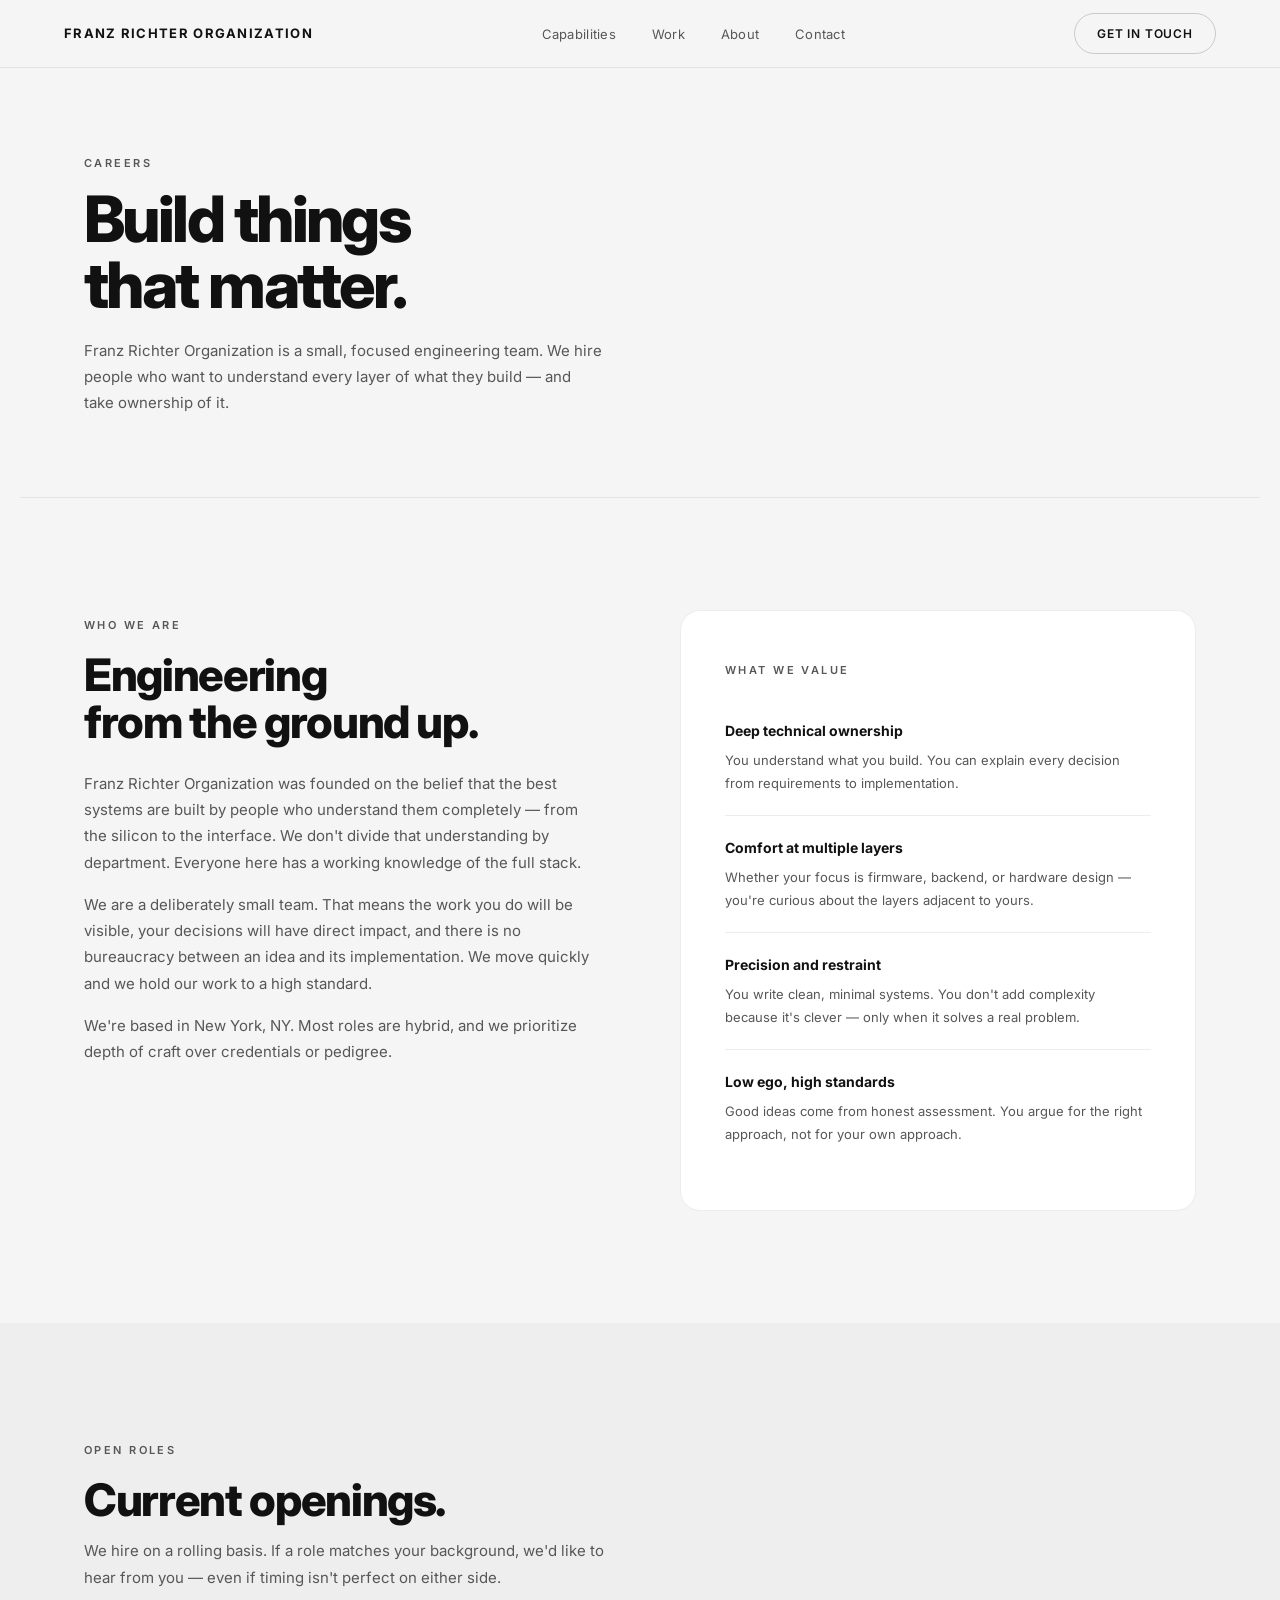
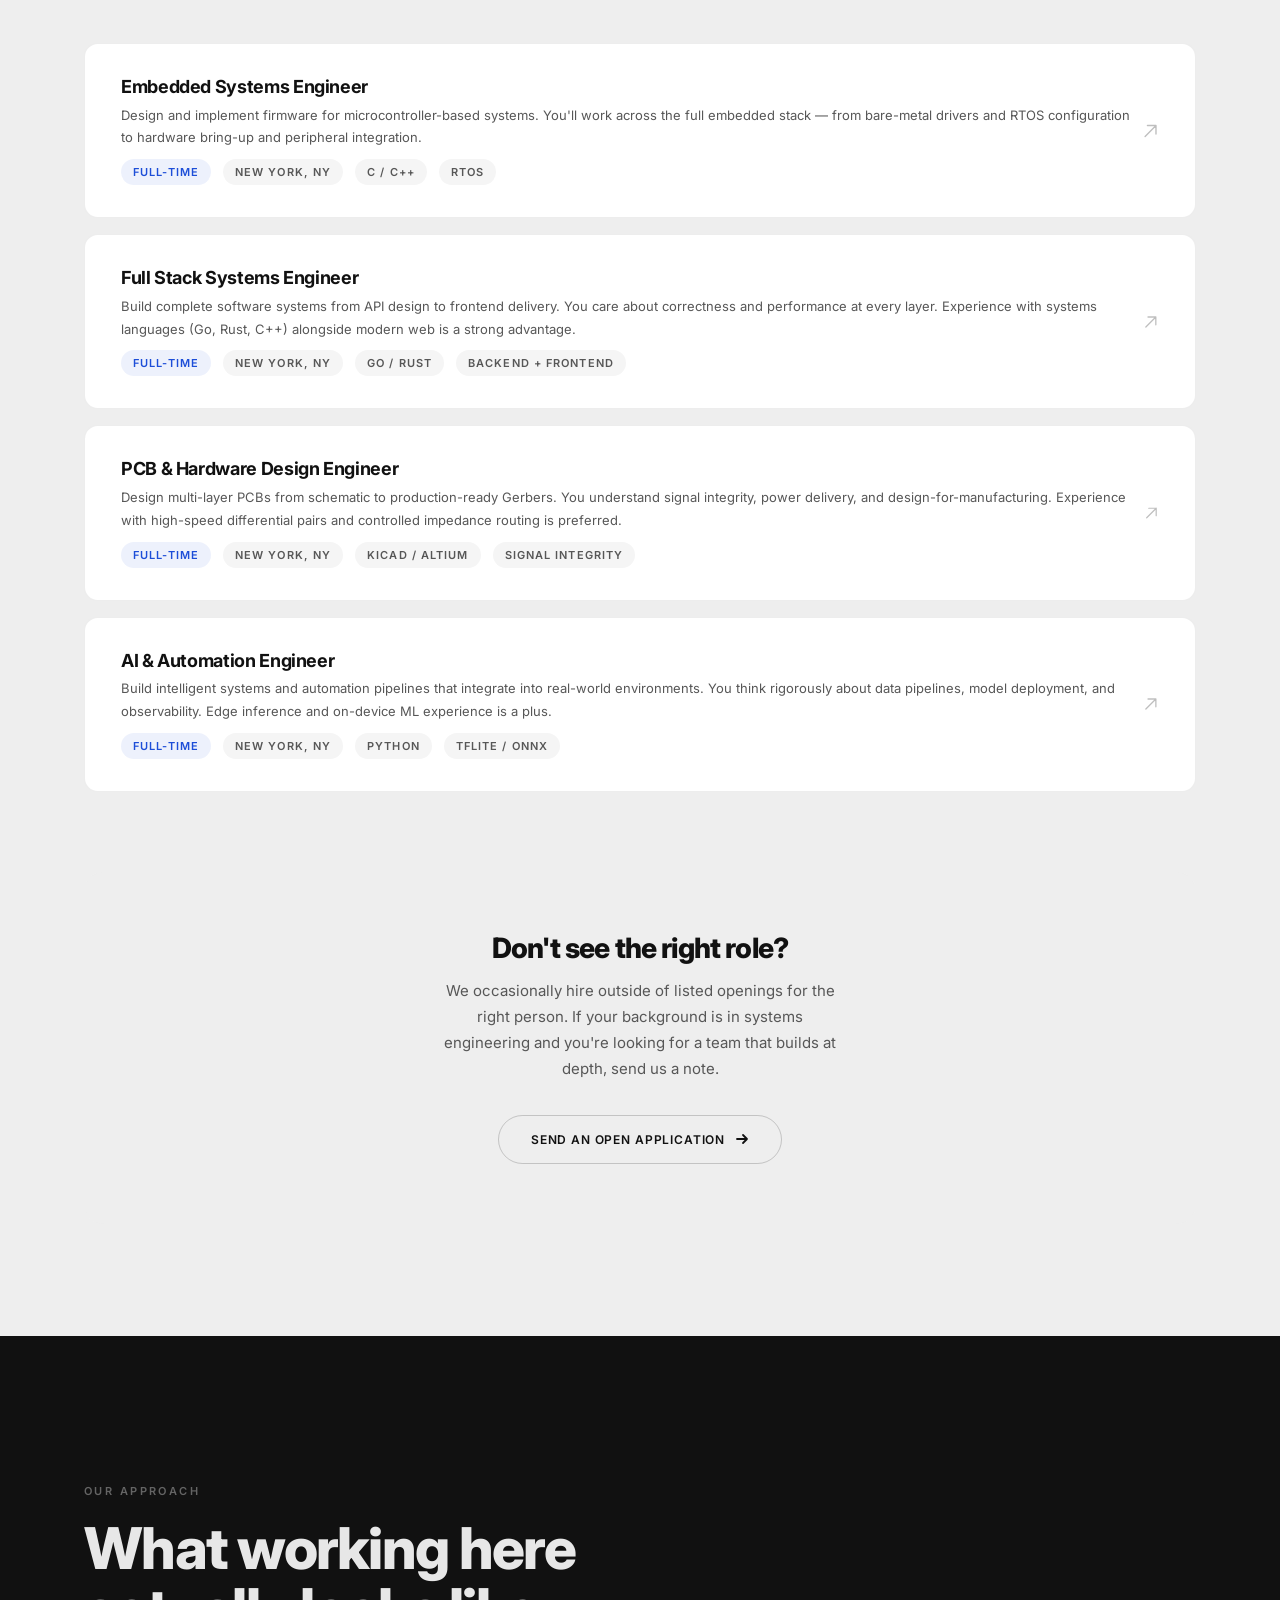
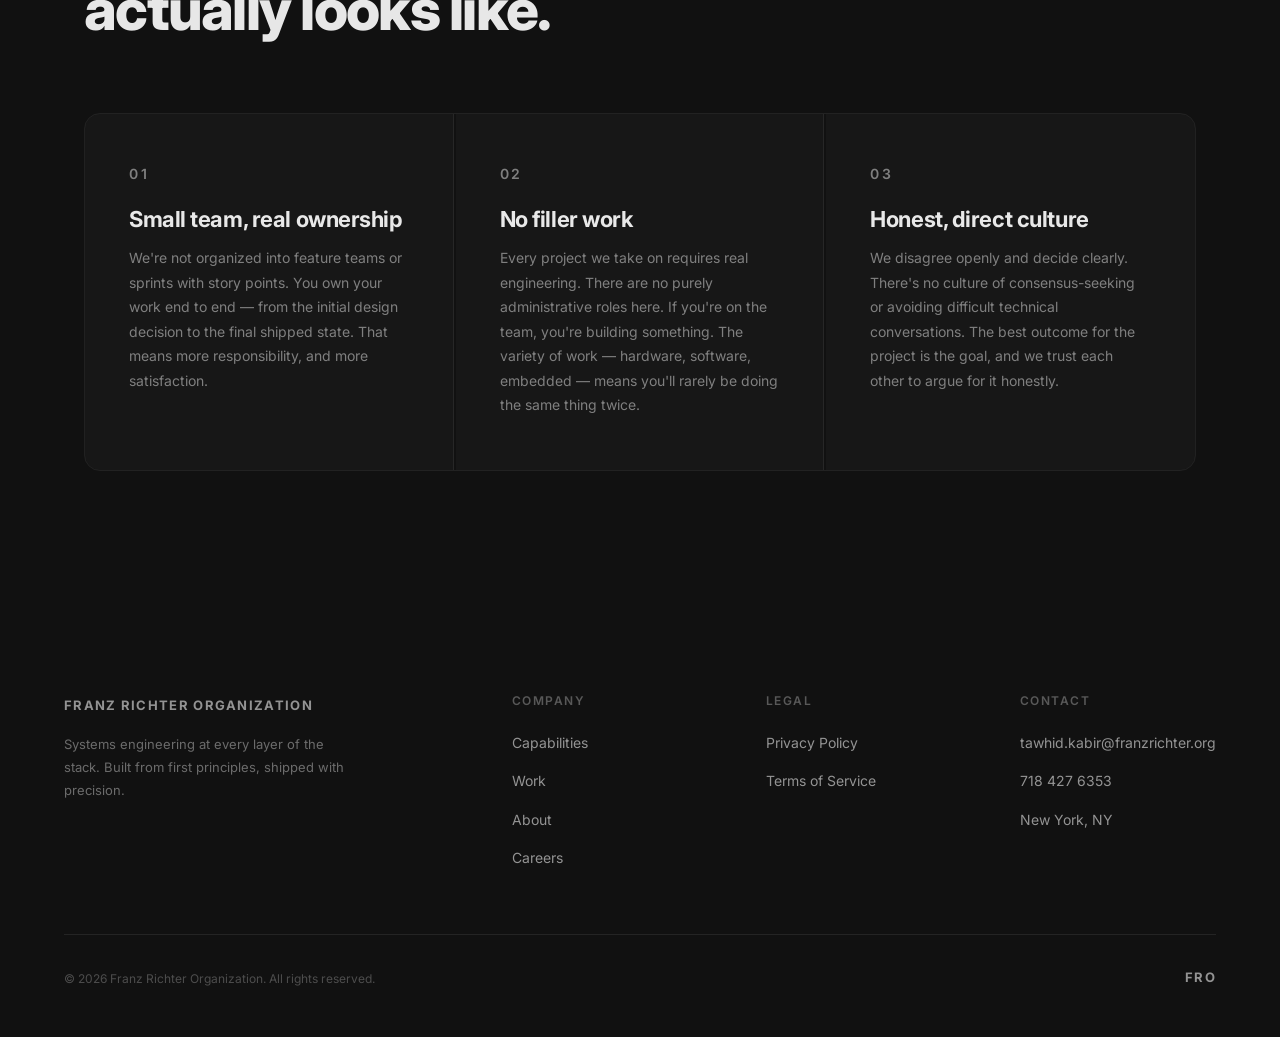
==== careers.html @ 84163da0 "Add files via upload" ====
<!DOCTYPE html>
<html lang="en">
<head>
  <meta charset="UTF-8" />
  <meta name="viewport" content="width=device-width, initial-scale=1.0" />
  <title>Careers — Franz Richter Organization</title>
  <link rel="preconnect" href="https://fonts.googleapis.com" />
  <link href="https://fonts.googleapis.com/css2?family=Inter:wght@300;400;500;600;700;800&display=swap" rel="stylesheet" />
  <link rel="stylesheet" href="styles.css" />
</head>
<body>

  <div class="progress-bar" id="prog"></div>

  <nav>
    <a href="index.html" class="logo">Franz Richter Organization</a>
    <ul class="nav-links">
      <li><a href="index.html#capabilities">Capabilities</a></li>
      <li><a href="index.html#showcase">Work</a></li>
      <li><a href="index.html#founders">About</a></li>
      <li><a href="index.html#contact">Contact</a></li>
    </ul>
    <a href="index.html#contact" class="nav-btn">Get in Touch</a>
  </nav>

  <!-- Hero -->
  <div class="subpage-hero">
    <span class="eyebrow">Careers</span>
    <h1>Build things<br>that matter.</h1>
    <p>Franz Richter Organization is a small, focused engineering team. We hire people who want to understand every layer of what they build — and take ownership of it.</p>
  </div>

  <!-- Intro -->
  <section class="section">
    <div class="inner">
      <div style="display:grid; grid-template-columns: 1fr 1fr; gap: 80px; align-items:start;" class="careers-split">

        <div class="fade-left" id="ci1">
          <span class="eyebrow">Who We Are</span>
          <h2 style="margin-bottom:24px; font-size: clamp(28px,3.5vw,48px)">Engineering<br>from the ground up.</h2>
          <p style="margin-bottom:16px">Franz Richter Organization was founded on the belief that the best systems are built by people who understand them completely — from the silicon to the interface. We don't divide that understanding by department. Everyone here has a working knowledge of the full stack.</p>
          <p style="margin-bottom:16px">We are a deliberately small team. That means the work you do will be visible, your decisions will have direct impact, and there is no bureaucracy between an idea and its implementation. We move quickly and we hold our work to a high standard.</p>
          <p>We're based in New York, NY. Most roles are hybrid, and we prioritize depth of craft over credentials or pedigree.</p>
        </div>

        <div class="fade-right" id="ci2">
          <div style="background:#fff; border:1px solid var(--border); border-radius:20px; padding:44px;">
            <span class="eyebrow" style="margin-bottom:20px">What We Value</span>
            <div style="display:flex; flex-direction:column; gap:0;">
              <div style="padding:20px 0; border-bottom:1px solid var(--border);">
                <p style="font-size:14px; font-weight:700; color:var(--text); margin-bottom:6px;">Deep technical ownership</p>
                <p style="font-size:13px; margin:0">You understand what you build. You can explain every decision from requirements to implementation.</p>
              </div>
              <div style="padding:20px 0; border-bottom:1px solid var(--border);">
                <p style="font-size:14px; font-weight:700; color:var(--text); margin-bottom:6px;">Comfort at multiple layers</p>
                <p style="font-size:13px; margin:0">Whether your focus is firmware, backend, or hardware design — you're curious about the layers adjacent to yours.</p>
              </div>
              <div style="padding:20px 0; border-bottom:1px solid var(--border);">
                <p style="font-size:14px; font-weight:700; color:var(--text); margin-bottom:6px;">Precision and restraint</p>
                <p style="font-size:13px; margin:0">You write clean, minimal systems. You don't add complexity because it's clever — only when it solves a real problem.</p>
              </div>
              <div style="padding:20px 0;">
                <p style="font-size:14px; font-weight:700; color:var(--text); margin-bottom:6px;">Low ego, high standards</p>
                <p style="font-size:13px; margin:0">Good ideas come from honest assessment. You argue for the right approach, not for your own approach.</p>
              </div>
            </div>
          </div>
        </div>

      </div>
    </div>
  </section>

  <!-- Open Roles -->
  <section class="section section-alt" id="roles">
    <div class="inner">
      <div style="margin-bottom:52px" class="fade-up" id="rh">
        <span class="eyebrow">Open Roles</span>
        <h2 style="font-size:clamp(28px,3.5vw,52px)">Current openings.</h2>
        <p style="max-width:520px; margin-top:14px">We hire on a rolling basis. If a role matches your background, we'd like to hear from you — even if timing isn't perfect on either side.</p>
      </div>

      <div class="job-list">

        <a href="mailto:tawhid.kabir@franzrichter.org?subject=Application — Embedded Systems Engineer" class="job-card fade-up delay-1">
          <div class="job-info">
            <h3>Embedded Systems Engineer</h3>
            <p style="font-size:13px; color:var(--muted); margin:0">Design and implement firmware for microcontroller-based systems. You'll work across the full embedded stack — from bare-metal drivers and RTOS configuration to hardware bring-up and peripheral integration.</p>
            <div class="job-meta">
              <span class="job-tag blue">Full-time</span>
              <span class="job-tag">New York, NY</span>
              <span class="job-tag">C / C++</span>
              <span class="job-tag">RTOS</span>
            </div>
          </div>
          <svg class="job-arrow" width="22" height="22" viewBox="0 0 22 22" fill="none">
            <path d="M4 18L18 4M18 4H7M18 4v11" stroke="black" stroke-width="1.8" stroke-linecap="round" stroke-linejoin="round"/>
          </svg>
        </a>

        <a href="mailto:tawhid.kabir@franzrichter.org?subject=Application — Full Stack Systems Engineer" class="job-card fade-up delay-2">
          <div class="job-info">
            <h3>Full Stack Systems Engineer</h3>
            <p style="font-size:13px; color:var(--muted); margin:0">Build complete software systems from API design to frontend delivery. You care about correctness and performance at every layer. Experience with systems languages (Go, Rust, C++) alongside modern web is a strong advantage.</p>
            <div class="job-meta">
              <span class="job-tag blue">Full-time</span>
              <span class="job-tag">New York, NY</span>
              <span class="job-tag">Go / Rust</span>
              <span class="job-tag">Backend + Frontend</span>
            </div>
          </div>
          <svg class="job-arrow" width="22" height="22" viewBox="0 0 22 22" fill="none">
            <path d="M4 18L18 4M18 4H7M18 4v11" stroke="black" stroke-width="1.8" stroke-linecap="round" stroke-linejoin="round"/>
          </svg>
        </a>

        <a href="mailto:tawhid.kabir@franzrichter.org?subject=Application — PCB and Hardware Design Engineer" class="job-card fade-up delay-3">
          <div class="job-info">
            <h3>PCB &amp; Hardware Design Engineer</h3>
            <p style="font-size:13px; color:var(--muted); margin:0">Design multi-layer PCBs from schematic to production-ready Gerbers. You understand signal integrity, power delivery, and design-for-manufacturing. Experience with high-speed differential pairs and controlled impedance routing is preferred.</p>
            <div class="job-meta">
              <span class="job-tag blue">Full-time</span>
              <span class="job-tag">New York, NY</span>
              <span class="job-tag">KiCad / Altium</span>
              <span class="job-tag">Signal Integrity</span>
            </div>
          </div>
          <svg class="job-arrow" width="22" height="22" viewBox="0 0 22 22" fill="none">
            <path d="M4 18L18 4M18 4H7M18 4v11" stroke="black" stroke-width="1.8" stroke-linecap="round" stroke-linejoin="round"/>
          </svg>
        </a>

        <a href="mailto:tawhid.kabir@franzrichter.org?subject=Application — AI and Automation Engineer" class="job-card fade-up delay-4">
          <div class="job-info">
            <h3>AI &amp; Automation Engineer</h3>
            <p style="font-size:13px; color:var(--muted); margin:0">Build intelligent systems and automation pipelines that integrate into real-world environments. You think rigorously about data pipelines, model deployment, and observability. Edge inference and on-device ML experience is a plus.</p>
            <div class="job-meta">
              <span class="job-tag blue">Full-time</span>
              <span class="job-tag">New York, NY</span>
              <span class="job-tag">Python</span>
              <span class="job-tag">TFLite / ONNX</span>
            </div>
          </div>
          <svg class="job-arrow" width="22" height="22" viewBox="0 0 22 22" fill="none">
            <path d="M4 18L18 4M18 4H7M18 4v11" stroke="black" stroke-width="1.8" stroke-linecap="round" stroke-linejoin="round"/>
          </svg>
        </a>

      </div>

      <!-- Open application -->
      <div class="open-app fade-up">
        <h3>Don't see the right role?</h3>
        <p>We occasionally hire outside of listed openings for the right person. If your background is in systems engineering and you're looking for a team that builds at depth, send us a note.</p>
        <a href="mailto:tawhid.kabir@franzrichter.org?subject=Open Application — Franz Richter Organization" class="pill-btn">
          Send an Open Application
          <svg width="14" height="14" viewBox="0 0 14 14" fill="none">
            <path d="M2 7h10M8 3l4 4-4 4" stroke="currentColor" stroke-width="1.8" stroke-linecap="round" stroke-linejoin="round"/>
          </svg>
        </a>
      </div>
    </div>
  </section>

  <!-- Philosophy strip -->
  <section class="philosophy section">
    <div class="inner">
      <span class="eyebrow fade-up">Our Approach</span>
      <h2 class="fade-up delay-1" style="margin-bottom:72px">What working here<br>actually looks like.</h2>
      <div class="principles-grid">
        <div class="principle fade-up delay-1">
          <p class="principle-num">01</p>
          <h3>Small team, real ownership</h3>
          <p>We're not organized into feature teams or sprints with story points. You own your work end to end — from the initial design decision to the final shipped state. That means more responsibility, and more satisfaction.</p>
        </div>
        <div class="principle fade-up delay-2">
          <p class="principle-num">02</p>
          <h3>No filler work</h3>
          <p>Every project we take on requires real engineering. There are no purely administrative roles here. If you're on the team, you're building something. The variety of work — hardware, software, embedded — means you'll rarely be doing the same thing twice.</p>
        </div>
        <div class="principle fade-up delay-3">
          <p class="principle-num">03</p>
          <h3>Honest, direct culture</h3>
          <p>We disagree openly and decide clearly. There's no culture of consensus-seeking or avoiding difficult technical conversations. The best outcome for the project is the goal, and we trust each other to argue for it honestly.</p>
        </div>
      </div>
    </div>
  </section>

  <footer>
    <div class="footer-top">
      <div class="footer-brand">
        <a href="index.html" class="footer-logo">Franz Richter Organization</a>
        <p>Systems engineering at every layer of the stack. Built from first principles, shipped with precision.</p>
      </div>
      <div class="footer-col">
        <h4>Company</h4>
        <ul>
          <li><a href="index.html#capabilities">Capabilities</a></li>
          <li><a href="index.html#showcase">Work</a></li>
          <li><a href="index.html#founders">About</a></li>
          <li><a href="careers.html">Careers</a></li>
        </ul>
      </div>
      <div class="footer-col">
        <h4>Legal</h4>
        <ul>
          <li><a href="privacy.html">Privacy Policy</a></li>
          <li><a href="terms.html">Terms of Service</a></li>
        </ul>
      </div>
      <div class="footer-col">
        <h4>Contact</h4>
        <ul>
          <li><a href="mailto:tawhid.kabir@franzrichter.org">tawhid.kabir@franzrichter.org</a></li>
          <li><a href="tel:7184276353">718 427 6353</a></li>
          <li><a href="index.html#contact">New York, NY</a></li>
        </ul>
      </div>
    </div>
    <div class="footer-bottom">
      <p class="footer-copy">© 2026 Franz Richter Organization. All rights reserved.</p>
      <a href="index.html" class="footer-logo">FRO</a>
    </div>
  </footer>

  <script>
    const prog = document.getElementById('prog');
    window.addEventListener('scroll', () => {
      const h = document.documentElement;
      prog.style.width = (h.scrollTop / (h.scrollHeight - h.clientHeight) * 100) + '%';
    }, { passive: true });

    const io = new IntersectionObserver((entries) => {
      entries.forEach(e => { if (e.isIntersecting) e.target.classList.add('visible'); });
    }, { threshold: 0.12 });

    document.querySelectorAll('.fade-up, .fade-left, .fade-right, .principle, .job-card').forEach(el => io.observe(el));

    setTimeout(() => {
      document.querySelectorAll('.subpage-hero .eyebrow, .subpage-hero h1, .subpage-hero p').forEach((el, i) => {
        el.style.opacity = '0';
        el.style.transform = 'translateY(20px)';
        el.style.transition = `opacity 0.7s ease ${i * 0.12}s, transform 0.7s ease ${i * 0.12}s`;
        requestAnimationFrame(() => {
          el.style.opacity = '1';
          el.style.transform = 'translateY(0)';
        });
      });
    }, 80);
  </script>
</body>
</html>
---- styles.css ----
/* ── RESET & BASE ──────────────────────────────────────────────── */
*, *::before, *::after { margin: 0; padding: 0; box-sizing: border-box; }

:root {
  --bg:      #F5F5F5;
  --bg-off:  #EEEEEE;
  --bg-dk:   #111111;
  --text:    #111111;
  --muted:   #575757;
  --faint:   #999999;
  --accent:  #1D4ED8;
  --surface: rgba(255, 255, 255, 0.72);
  --border:  rgba(0, 0, 0, 0.07);
  --nav-h:   68px;
  --max-w:   1240px;
  --pad:     clamp(28px, 5vw, 72px);
}

html { scroll-behavior: smooth; }

body {
  font-family: 'Inter', -apple-system, BlinkMacSystemFont, 'Segoe UI', sans-serif;
  background: var(--bg);
  color: var(--text);
  overflow-x: hidden;
  -webkit-font-smoothing: antialiased;
  -moz-osx-font-smoothing: grayscale;
  font-size: 16px;
  line-height: 1.65;
}

img, svg { display: block; max-width: 100%; }
a { color: inherit; }

/* ── SCROLL PROGRESS ───────────────────────────────────────────── */
.progress-bar {
  position: fixed; top: 0; left: 0; height: 2px; z-index: 9999;
  background: var(--accent); width: 0%; transition: width 0.1s linear;
  pointer-events: none;
}

/* ── NAV ────────────────────────────────────────────────────────── */
nav {
  position: fixed; top: 0; left: 0; right: 0;
  height: var(--nav-h); z-index: 800;
  display: flex; align-items: center; justify-content: space-between;
  padding: 0 var(--pad);
  background: rgba(245, 245, 245, 0.90);
  backdrop-filter: blur(22px) saturate(160%);
  -webkit-backdrop-filter: blur(22px) saturate(160%);
  border-bottom: 1px solid var(--border);
  transition: background 0.3s;
}
.logo {
  font-size: 13px; font-weight: 700;
  letter-spacing: 0.10em; text-transform: uppercase;
  text-decoration: none; color: var(--text);
}
.nav-links { display: flex; gap: 36px; list-style: none; }
.nav-links a {
  font-size: 13px; color: var(--muted);
  text-decoration: none; letter-spacing: 0.02em;
  transition: color 0.2s;
}
.nav-links a:hover { color: var(--text); }
.nav-btn {
  font-size: 12px; font-weight: 600;
  letter-spacing: 0.07em; text-transform: uppercase;
  text-decoration: none; color: var(--text);
  padding: 10px 22px; border-radius: 100px;
  border: 1.5px solid rgba(0,0,0,0.18);
  transition: all 0.22s;
}
.nav-btn:hover { background: var(--text); color: #fff; border-color: var(--text); }

/* ── ANIMATION HELPERS ─────────────────────────────────────────── */
.fade-up {
  opacity: 0;
  transform: translateY(28px);
  transition: opacity 0.85s ease, transform 0.85s ease;
}
.fade-up.delay-1 { transition-delay: 0.10s; }
.fade-up.delay-2 { transition-delay: 0.20s; }
.fade-up.delay-3 { transition-delay: 0.30s; }
.fade-up.delay-4 { transition-delay: 0.40s; }
.fade-in {
  opacity: 0;
  transition: opacity 1.0s ease;
}
.fade-left {
  opacity: 0;
  transform: translateX(-30px);
  transition: opacity 0.9s ease, transform 0.9s ease;
}
.fade-right {
  opacity: 0;
  transform: translateX(30px);
  transition: opacity 0.9s ease, transform 0.9s ease;
}
.visible {
  opacity: 1 !important;
  transform: translate(0, 0) !important;
}

/* ── LAYOUT HELPERS ────────────────────────────────────────────── */
.inner {
  max-width: var(--max-w);
  margin: 0 auto;
  padding: 0 var(--pad);
}
.section { padding: 112px 0; }
.section-alt { background: var(--bg-off); }

/* ── TYPOGRAPHY ────────────────────────────────────────────────── */
.eyebrow {
  display: inline-block;
  font-size: 11px; font-weight: 600;
  letter-spacing: 0.22em; text-transform: uppercase;
  color: var(--muted); margin-bottom: 18px;
}
h1 {
  font-size: clamp(42px, 6vw, 88px);
  font-weight: 800; line-height: 1.03;
  letter-spacing: -0.04em;
}
h2 {
  font-size: clamp(32px, 4.5vw, 60px);
  font-weight: 800; line-height: 1.06;
  letter-spacing: -0.03em;
}
h3 {
  font-size: clamp(20px, 2.5vw, 26px);
  font-weight: 700; line-height: 1.2;
  letter-spacing: -0.02em;
}
.lead {
  font-size: clamp(15px, 1.6vw, 18px);
  color: var(--muted); line-height: 1.75;
  font-weight: 400;
}
p { font-size: 15px; color: var(--muted); line-height: 1.75; }

/* ── PILL BUTTON ───────────────────────────────────────────────── */
.pill-btn {
  display: inline-flex; align-items: center; gap: 10px;
  padding: 14px 32px; border-radius: 100px;
  border: 1.5px solid rgba(0,0,0,0.18);
  font-size: 12px; font-weight: 600;
  letter-spacing: 0.07em; text-transform: uppercase;
  text-decoration: none; color: var(--text);
  transition: all 0.24s;
}
.pill-btn:hover { background: var(--text); color: #fff; border-color: var(--text); }
.pill-btn svg { transition: transform 0.24s; }
.pill-btn:hover svg { transform: translateX(4px); }

.pill-btn-dark {
  background: #fff; color: var(--bg-dk);
  border: 1.5px solid rgba(255,255,255,0.2);
}
.pill-btn-dark:hover { background: var(--bg-dk); color: #fff; border-color: var(--bg-dk); }

/* ── HERO ───────────────────────────────────────────────────────── */
.hero {
  min-height: 100vh;
  display: grid;
  grid-template-columns: 1fr 1fr;
  align-items: center;
  padding-top: var(--nav-h);
  background: linear-gradient(155deg, #F7F7F7 0%, #F0F0F0 60%, #E9E9E9 100%);
  overflow: hidden;
}
.hero-text {
  padding: 80px var(--pad) 80px;
  padding-right: 48px;
}
.hero-text h1 { margin-bottom: 24px; max-width: 560px; }
.hero-text .lead { max-width: 440px; }
.hero-text .pill-btn { margin-top: 40px; }

.hero-visual {
  display: flex; align-items: center; justify-content: center;
  padding: 60px var(--pad) 60px 24px;
  position: relative;
}
.hero-img-wrap {
  position: relative; width: 100%; max-width: 620px;
  border-radius: 16px; overflow: hidden;
  box-shadow:
    0 80px 120px rgba(0,0,0,0.12),
    0 32px 48px rgba(0,0,0,0.08),
    0 8px 16px rgba(0,0,0,0.06);
  transform: rotate(1.5deg);
  transition: transform 0.6s ease;
}
.hero-img-wrap:hover { transform: rotate(0.5deg) scale(1.01); }

/* ── CAPABILITIES ──────────────────────────────────────────────── */
.capabilities { padding: 120px 0; }
.capabilities-header { margin-bottom: 64px; }
.caps-grid {
  display: grid;
  grid-template-columns: repeat(3, 1fr);
  gap: 20px;
}
.cap-card {
  background: #fff;
  border: 1px solid var(--border);
  border-radius: 16px;
  padding: 40px 36px 44px;
  transition: box-shadow 0.3s, transform 0.3s;
}
.cap-card:hover {
  box-shadow: 0 20px 48px rgba(0,0,0,0.08);
  transform: translateY(-3px);
}
.cap-icon {
  width: 44px; height: 44px;
  background: var(--bg-off);
  border-radius: 11px;
  display: flex; align-items: center; justify-content: center;
  margin-bottom: 28px;
}
.cap-card h3 { margin-bottom: 14px; }
.cap-card p { font-size: 14px; line-height: 1.75; }

/* ── SHOWCASE ──────────────────────────────────────────────────── */
.showcase { padding: 0; background: var(--bg-off); }
.showcase-header { padding: 120px var(--pad) 72px; max-width: var(--max-w); margin: 0 auto; }

.showcase-panel {
  display: grid;
  grid-template-columns: 1fr 1fr;
  min-height: 600px;
  overflow: hidden;
}
.showcase-panel.reverse { direction: rtl; }
.showcase-panel.reverse > * { direction: ltr; }

.panel-visual-wrap {
  position: relative;
  overflow: hidden;
  background: #1A1A1A;
}
.panel-visual-wrap svg,
.panel-visual-wrap .photo-sim {
  width: 100%; height: 100%;
  object-fit: cover;
  transition: transform 0.8s ease;
}
.showcase-panel:hover .panel-visual-wrap svg { transform: scale(1.02); }

.panel-text {
  display: flex; flex-direction: column; justify-content: center;
  padding: 72px 64px;
  background: #fff;
}
.panel-text .eyebrow { margin-bottom: 14px; }
.panel-text h3 { font-size: clamp(24px, 3vw, 38px); margin-bottom: 20px; }
.panel-text p { font-size: 15px; line-height: 1.80; max-width: 380px; }
.panel-num {
  font-size: 80px; font-weight: 800;
  letter-spacing: -0.05em; line-height: 1;
  color: rgba(0,0,0,0.04);
  margin-bottom: 12px;
}

/* ── PHILOSOPHY ────────────────────────────────────────────────── */
.philosophy {
  padding: 140px 0;
  background: var(--bg-dk);
  color: #fff;
}
.philosophy .eyebrow { color: rgba(255,255,255,0.35); }
.philosophy h2 { color: rgba(255,255,255,0.90); margin-bottom: 80px; }
.principles-grid {
  display: grid;
  grid-template-columns: repeat(3, 1fr);
  gap: 2px;
  border: 1px solid rgba(255,255,255,0.07);
  border-radius: 16px;
  overflow: hidden;
}
.principle {
  padding: 48px 44px 52px;
  border-right: 1px solid rgba(255,255,255,0.07);
  background: rgba(255,255,255,0.025);
  transition: background 0.3s;
}
.principle:last-child { border-right: none; }
.principle:hover { background: rgba(255,255,255,0.05); }
.principle-num {
  font-size: 11px; font-weight: 600;
  letter-spacing: 0.18em; text-transform: uppercase;
  color: var(--accent); margin-bottom: 20px;
}
.principle h3 {
  font-size: 22px; font-weight: 700;
  color: rgba(255,255,255,0.90);
  margin-bottom: 14px; letter-spacing: -0.02em;
}
.principle p { font-size: 14px; color: rgba(255,255,255,0.45); line-height: 1.75; }

/* ── FOUNDERS ──────────────────────────────────────────────────── */
.founders { padding: 120px 0; background: var(--bg); }
.founders-grid {
  display: grid;
  grid-template-columns: 5fr 4fr;
  gap: 80px;
  align-items: center;
}
.founders-text h2 { margin-bottom: 28px; }
.founders-text p { font-size: 15px; line-height: 1.82; margin-bottom: 18px; }
.founder-badges {
  display: flex;
  gap: 14px;
  margin-top: 36px;
  flex-wrap: wrap;
}
.founder-badge {
  display: flex; align-items: center; gap: 12px;
  background: #fff;
  border: 1px solid var(--border);
  border-radius: 100px;
  padding: 10px 20px 10px 10px;
}
.founder-avatar {
  width: 36px; height: 36px;
  background: linear-gradient(135deg, #1D4ED8, #3B82F6);
  border-radius: 50%;
  display: flex; align-items: center; justify-content: center;
  font-size: 13px; font-weight: 700; color: #fff;
  flex-shrink: 0;
}
.founder-info p { font-size: 13px; font-weight: 600; color: var(--text); margin: 0; line-height: 1.3; }
.founder-info span { font-size: 11px; color: var(--muted); }

.founders-aside {
  background: #fff;
  border: 1px solid var(--border);
  border-radius: 20px;
  padding: 44px;
}
.founders-aside .eyebrow { margin-bottom: 20px; }
.founders-aside h3 { margin-bottom: 20px; font-size: 22px; }
.aside-stat {
  display: flex; justify-content: space-between; align-items: baseline;
  padding: 18px 0;
  border-bottom: 1px solid var(--border);
}
.aside-stat:last-child { border-bottom: none; }
.aside-stat-label { font-size: 13px; color: var(--muted); }
.aside-stat-val { font-size: 18px; font-weight: 700; }

/* ── CONTACT ───────────────────────────────────────────────────── */
.contact { padding: 120px 0; background: var(--bg-off); }
.contact-grid {
  display: grid;
  grid-template-columns: 1fr 1fr;
  gap: 80px;
  align-items: start;
}
.contact-text h2 { margin-bottom: 20px; }
.contact-text .lead { margin-bottom: 40px; }
.contact-details { display: flex; flex-direction: column; gap: 20px; }
.contact-item {
  display: flex; align-items: flex-start; gap: 16px;
}
.contact-icon {
  width: 40px; height: 40px; flex-shrink: 0;
  background: #fff; border: 1px solid var(--border);
  border-radius: 10px;
  display: flex; align-items: center; justify-content: center;
}
.contact-item-text p {
  font-size: 12px; font-weight: 600;
  letter-spacing: 0.10em; text-transform: uppercase;
  color: var(--faint); margin-bottom: 4px;
}
.contact-item-text a,
.contact-item-text span {
  font-size: 15px; font-weight: 500;
  color: var(--text); text-decoration: none;
  transition: color 0.2s;
}
.contact-item-text a:hover { color: var(--accent); }

.contact-form {
  background: #fff;
  border: 1px solid var(--border);
  border-radius: 20px;
  padding: 44px;
}
.contact-form h3 { margin-bottom: 28px; font-size: 22px; }
.form-group { margin-bottom: 18px; }
.form-group label {
  display: block; font-size: 12px; font-weight: 600;
  letter-spacing: 0.06em; text-transform: uppercase;
  color: var(--muted); margin-bottom: 8px;
}
.form-group input,
.form-group textarea,
.form-group select {
  width: 100%;
  background: var(--bg);
  border: 1px solid var(--border);
  border-radius: 10px;
  padding: 12px 16px;
  font-size: 14px;
  font-family: inherit;
  color: var(--text);
  outline: none;
  transition: border-color 0.2s;
}
.form-group input:focus,
.form-group textarea:focus,
.form-group select:focus {
  border-color: rgba(29,78,216,0.4);
}
.form-group textarea { resize: vertical; min-height: 110px; }
.form-submit {
  width: 100%; margin-top: 8px;
  background: var(--text); color: #fff;
  border: none; border-radius: 10px;
  padding: 14px 24px;
  font-size: 13px; font-weight: 600;
  letter-spacing: 0.06em; text-transform: uppercase;
  cursor: pointer; font-family: inherit;
  transition: background 0.22s, transform 0.22s;
}
.form-submit:hover { background: #222; transform: translateY(-1px); }

/* ── FOOTER ─────────────────────────────────────────────────────── */
footer {
  background: var(--bg-dk);
  color: rgba(255,255,255,0.85);
  padding: 80px var(--pad) 48px;
}
.footer-top {
  display: grid;
  grid-template-columns: 2fr 1fr 1fr 1fr;
  gap: 60px;
  padding-bottom: 64px;
  border-bottom: 1px solid rgba(255,255,255,0.08);
}
.footer-brand p {
  font-size: 13px; color: rgba(255,255,255,0.38);
  line-height: 1.75; margin-top: 16px; max-width: 280px;
}
.footer-col h4 {
  font-size: 12px; font-weight: 600;
  letter-spacing: 0.12em; text-transform: uppercase;
  color: rgba(255,255,255,0.30);
  margin-bottom: 18px;
}
.footer-col ul { list-style: none; display: flex; flex-direction: column; gap: 12px; }
.footer-col a {
  font-size: 14px; color: rgba(255,255,255,0.55);
  text-decoration: none; transition: color 0.2s;
}
.footer-col a:hover { color: rgba(255,255,255,0.90); }
.footer-bottom {
  display: flex; justify-content: space-between; align-items: center;
  padding-top: 32px;
}
.footer-copy { font-size: 12px; color: rgba(255,255,255,0.25); }
.footer-logo {
  font-size: 13px; font-weight: 700;
  letter-spacing: 0.10em; text-transform: uppercase;
  color: rgba(255,255,255,0.55);
  text-decoration: none;
}

/* ── SUBPAGE HERO ───────────────────────────────────────────────── */
.subpage-hero {
  padding: calc(var(--nav-h) + 80px) var(--pad) 80px;
  max-width: var(--max-w); margin: 0 auto;
  border-bottom: 1px solid var(--border);
}
.subpage-hero .eyebrow { margin-bottom: 14px; }
.subpage-hero h1 { font-size: clamp(36px, 5vw, 72px); margin-bottom: 20px; }
.subpage-hero p { font-size: 15px; color: var(--muted); max-width: 520px; }

/* ── SUBPAGE CONTENT ────────────────────────────────────────────── */
.subpage-content {
  max-width: 780px; margin: 0 auto;
  padding: 80px var(--pad) 120px;
}
.subpage-content h2 {
  font-size: 22px; font-weight: 700;
  margin: 52px 0 16px; letter-spacing: -0.02em;
}
.subpage-content h2:first-child { margin-top: 0; }
.subpage-content p {
  font-size: 15px; line-height: 1.82;
  color: var(--muted); margin-bottom: 16px;
}
.subpage-content ul {
  margin: 12px 0 20px 20px;
}
.subpage-content ul li {
  font-size: 15px; line-height: 1.80;
  color: var(--muted); margin-bottom: 8px;
}
.subpage-content strong { color: var(--text); font-weight: 600; }
.subpage-divider {
  border: none; border-top: 1px solid var(--border);
  margin: 40px 0;
}
.last-updated {
  font-size: 12px; color: var(--faint);
  letter-spacing: 0.05em; margin-bottom: 48px;
}

/* ── CAREERS PAGE ───────────────────────────────────────────────── */
.careers-intro { padding: 80px 0 60px; }
.job-list { display: flex; flex-direction: column; gap: 16px; margin-top: 52px; }
.job-card {
  background: #fff;
  border: 1px solid var(--border);
  border-radius: 14px; padding: 32px 36px;
  display: flex; align-items: center; justify-content: space-between;
  text-decoration: none; color: var(--text);
  transition: box-shadow 0.25s, transform 0.25s;
}
.job-card:hover {
  box-shadow: 0 12px 32px rgba(0,0,0,0.07);
  transform: translateY(-2px);
}
.job-info h3 { font-size: 18px; font-weight: 700; margin-bottom: 6px; }
.job-meta { display: flex; gap: 12px; margin-top: 10px; }
.job-tag {
  font-size: 11px; font-weight: 600;
  letter-spacing: 0.1em; text-transform: uppercase;
  background: var(--bg); padding: 4px 12px; border-radius: 100px;
  color: var(--muted);
}
.job-tag.blue { background: rgba(29,78,216,0.08); color: var(--accent); }
.job-arrow { opacity: 0.25; transition: opacity 0.2s, transform 0.2s; }
.job-card:hover .job-arrow { opacity: 0.7; transform: translateX(4px); }

.open-app {
  background: var(--bg-off);
  border-radius: 20px; padding: 60px;
  text-align: center; margin-top: 80px;
}
.open-app h3 { font-size: 28px; font-weight: 800; margin-bottom: 12px; letter-spacing: -0.03em; }
.open-app p { max-width: 400px; margin: 0 auto 32px; }

/* ── RESPONSIVE ────────────────────────────────────────────────── */
@media (max-width: 900px) {
  .hero { grid-template-columns: 1fr; }
  .hero-visual { display: none; }
  .hero-text { padding: 60px var(--pad); }
  .caps-grid { grid-template-columns: 1fr; }
  .showcase-panel { grid-template-columns: 1fr; min-height: auto; }
  .showcase-panel.reverse { direction: ltr; }
  .panel-visual-wrap { min-height: 320px; }
  .principles-grid { grid-template-columns: 1fr; }
  .principle { border-right: none; border-bottom: 1px solid rgba(255,255,255,0.07); }
  .founders-grid { grid-template-columns: 1fr; }
  .contact-grid { grid-template-columns: 1fr; }
  .footer-top { grid-template-columns: 1fr 1fr; gap: 40px; }
  .nav-links { display: none; }
}
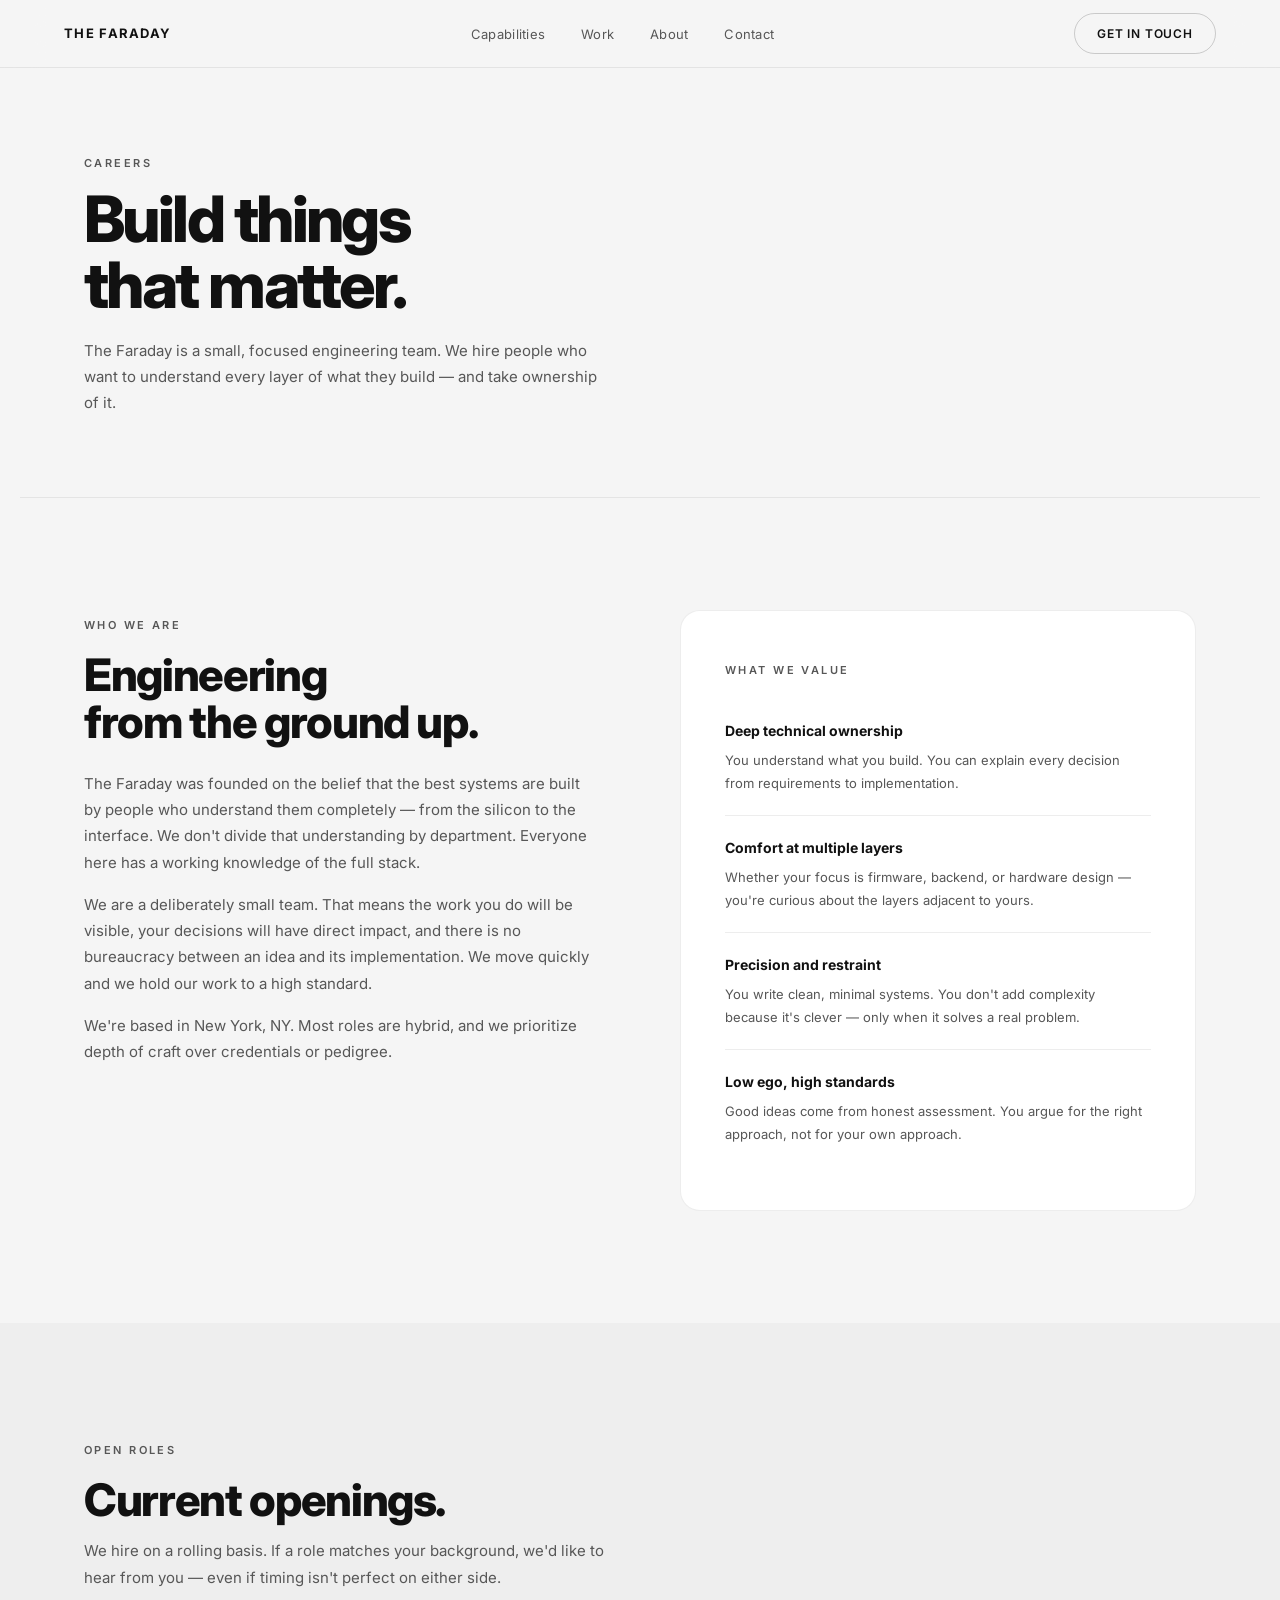
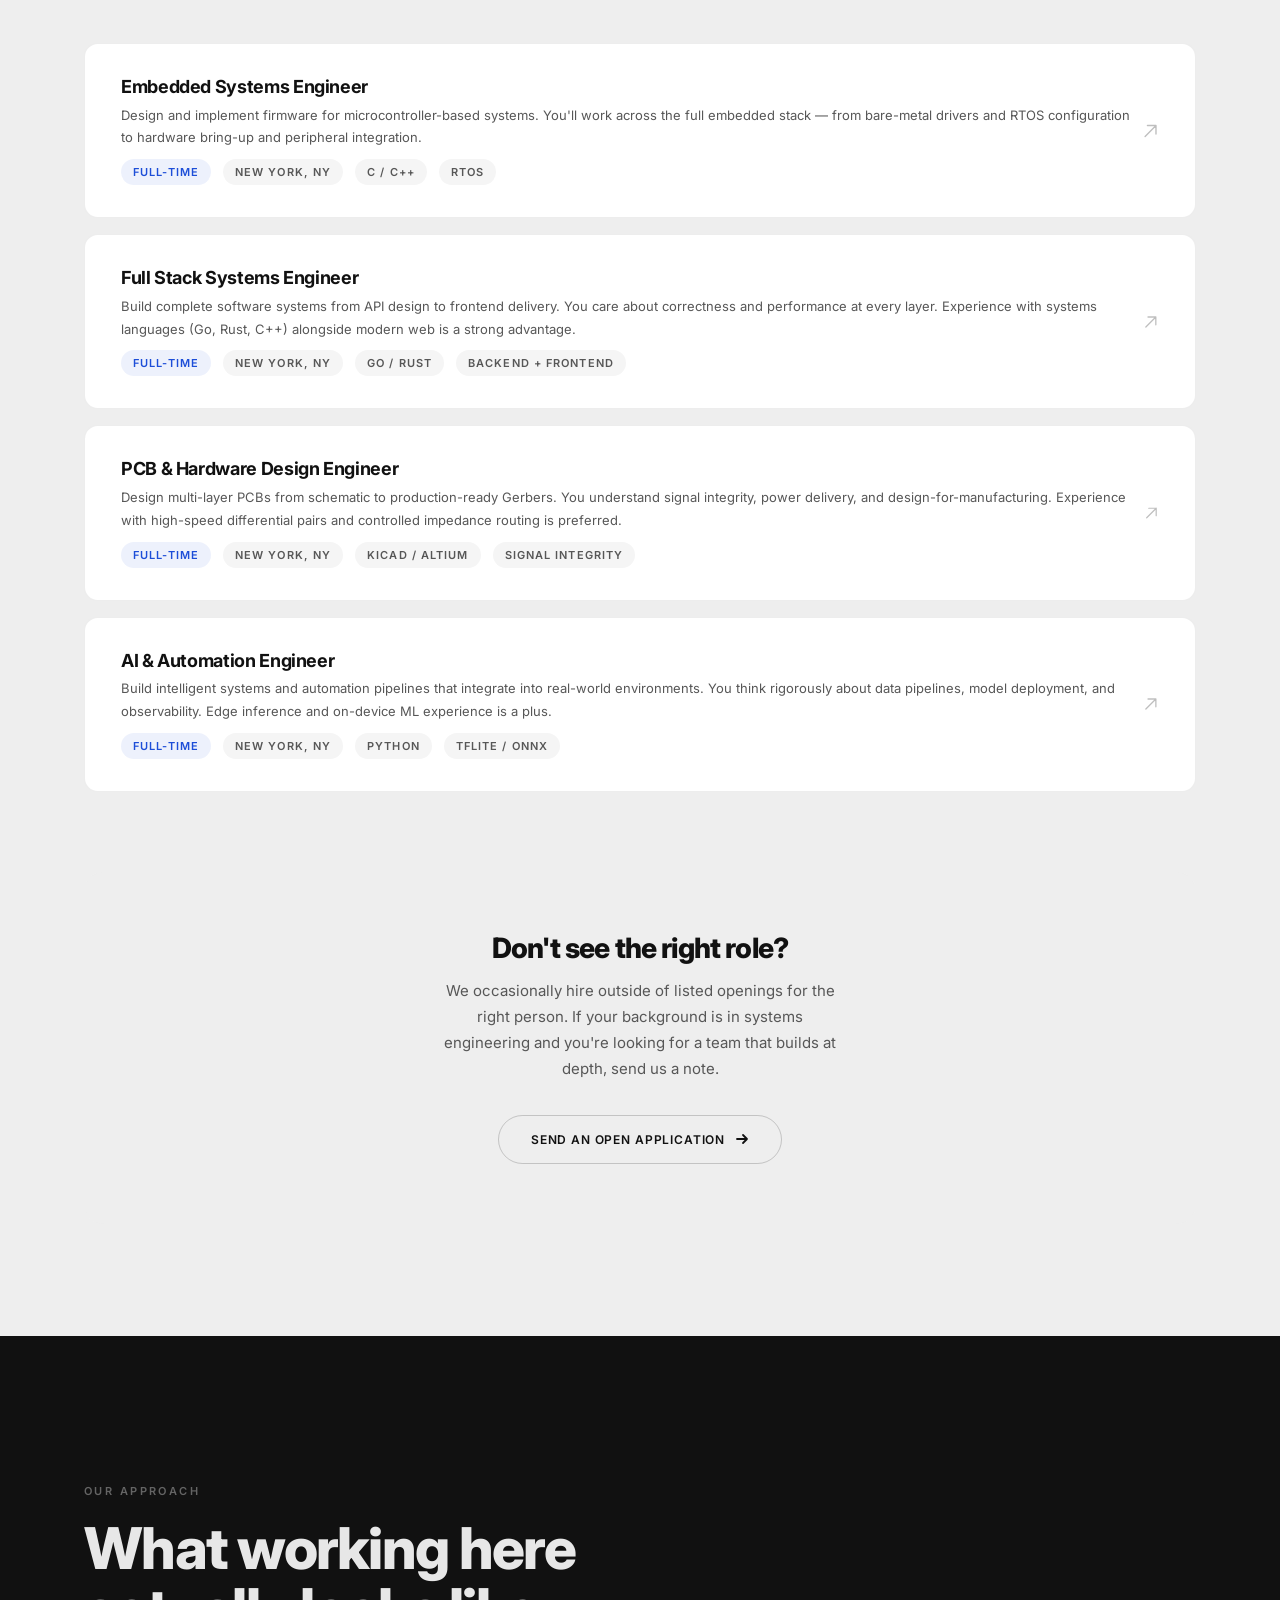
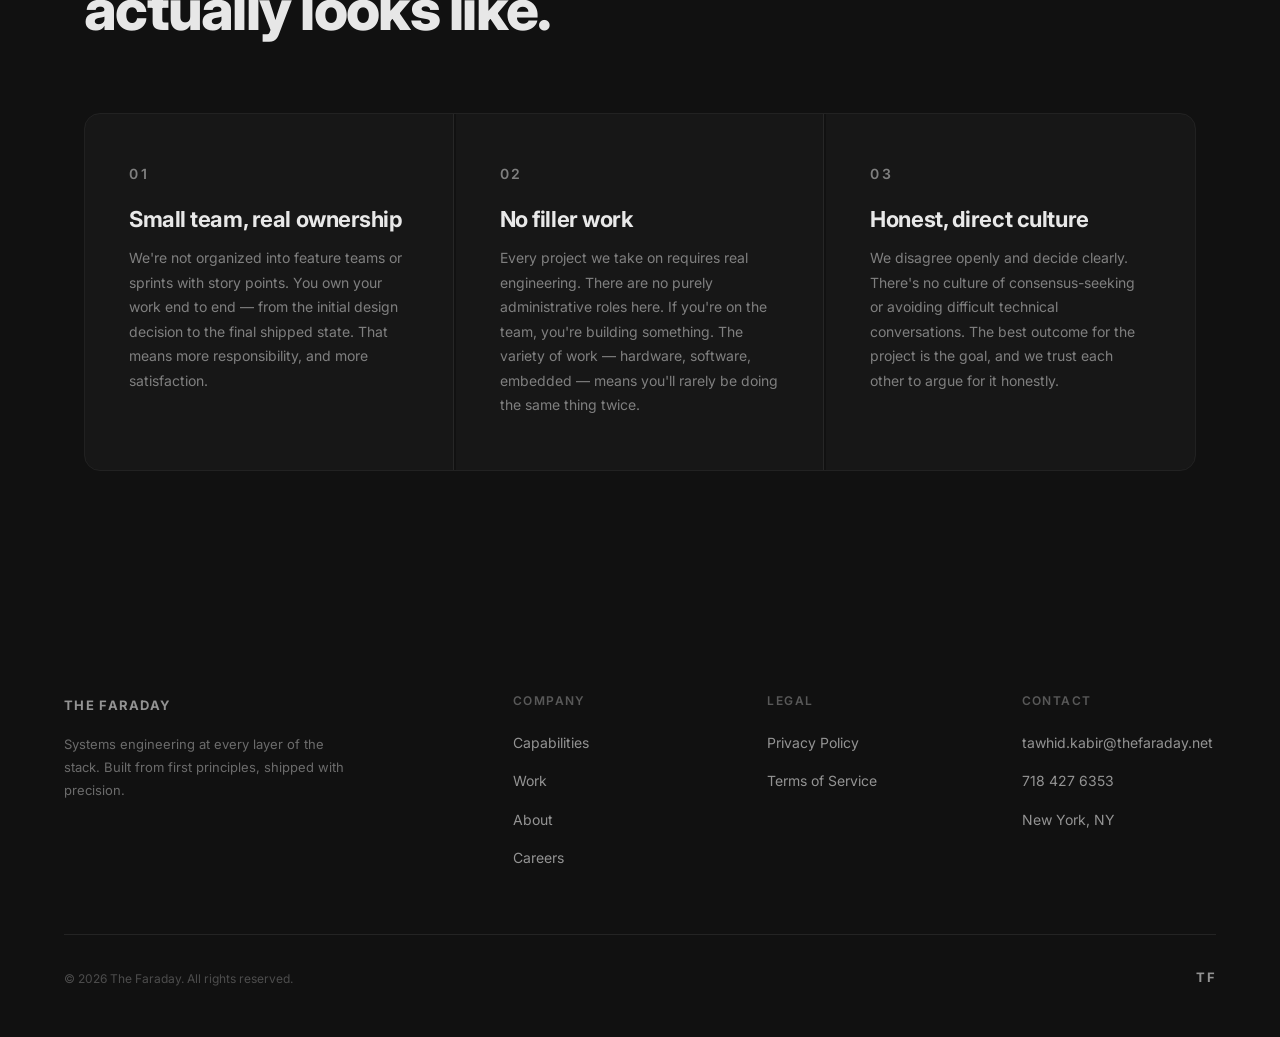
==== commit 3c86bef6: "Add files via upload" ====
--- a/careers.html
+++ b/careers.html
@@ -3,7 +3,9 @@
 <head>
   <meta charset="UTF-8" />
   <meta name="viewport" content="width=device-width, initial-scale=1.0" />
-  <title>Careers — Franz Richter Organization</title>
+  <title>Careers — The Faraday</title>
+  <link rel="icon" type="image/png" href="favicon.png" />
+  <link rel="apple-touch-icon" href="favicon.png" />
   <link rel="preconnect" href="https://fonts.googleapis.com" />
   <link href="https://fonts.googleapis.com/css2?family=Inter:wght@300;400;500;600;700;800&display=swap" rel="stylesheet" />
   <link rel="stylesheet" href="styles.css" />
@@ -13,7 +15,7 @@
   <div class="progress-bar" id="prog"></div>
 
   <nav>
-    <a href="index.html" class="logo">Franz Richter Organization</a>
+    <a href="index.html" class="logo">The Faraday</a>
     <ul class="nav-links">
       <li><a href="index.html#capabilities">Capabilities</a></li>
       <li><a href="index.html#showcase">Work</a></li>
@@ -27,7 +29,7 @@
   <div class="subpage-hero">
     <span class="eyebrow">Careers</span>
     <h1>Build things<br>that matter.</h1>
-    <p>Franz Richter Organization is a small, focused engineering team. We hire people who want to understand every layer of what they build — and take ownership of it.</p>
+    <p>The Faraday is a small, focused engineering team. We hire people who want to understand every layer of what they build — and take ownership of it.</p>
   </div>
 
   <!-- Intro -->
@@ -38,7 +40,7 @@
         <div class="fade-left" id="ci1">
           <span class="eyebrow">Who We Are</span>
           <h2 style="margin-bottom:24px; font-size: clamp(28px,3.5vw,48px)">Engineering<br>from the ground up.</h2>
-          <p style="margin-bottom:16px">Franz Richter Organization was founded on the belief that the best systems are built by people who understand them completely — from the silicon to the interface. We don't divide that understanding by department. Everyone here has a working knowledge of the full stack.</p>
+          <p style="margin-bottom:16px">The Faraday was founded on the belief that the best systems are built by people who understand them completely — from the silicon to the interface. We don't divide that understanding by department. Everyone here has a working knowledge of the full stack.</p>
           <p style="margin-bottom:16px">We are a deliberately small team. That means the work you do will be visible, your decisions will have direct impact, and there is no bureaucracy between an idea and its implementation. We move quickly and we hold our work to a high standard.</p>
           <p>We're based in New York, NY. Most roles are hybrid, and we prioritize depth of craft over credentials or pedigree.</p>
         </div>
@@ -82,7 +84,7 @@
 
       <div class="job-list">
 
-        <a href="mailto:tawhid.kabir@franzrichter.org?subject=Application — Embedded Systems Engineer" class="job-card fade-up delay-1">
+        <a href="mailto:tawhid.kabir@thefaraday.net?subject=Application — Embedded Systems Engineer" class="job-card fade-up delay-1">
           <div class="job-info">
             <h3>Embedded Systems Engineer</h3>
             <p style="font-size:13px; color:var(--muted); margin:0">Design and implement firmware for microcontroller-based systems. You'll work across the full embedded stack — from bare-metal drivers and RTOS configuration to hardware bring-up and peripheral integration.</p>
@@ -98,7 +100,7 @@
           </svg>
         </a>
 
-        <a href="mailto:tawhid.kabir@franzrichter.org?subject=Application — Full Stack Systems Engineer" class="job-card fade-up delay-2">
+        <a href="mailto:tawhid.kabir@thefaraday.net?subject=Application — Full Stack Systems Engineer" class="job-card fade-up delay-2">
           <div class="job-info">
             <h3>Full Stack Systems Engineer</h3>
             <p style="font-size:13px; color:var(--muted); margin:0">Build complete software systems from API design to frontend delivery. You care about correctness and performance at every layer. Experience with systems languages (Go, Rust, C++) alongside modern web is a strong advantage.</p>
@@ -114,7 +116,7 @@
           </svg>
         </a>
 
-        <a href="mailto:tawhid.kabir@franzrichter.org?subject=Application — PCB and Hardware Design Engineer" class="job-card fade-up delay-3">
+        <a href="mailto:tawhid.kabir@thefaraday.net?subject=Application — PCB and Hardware Design Engineer" class="job-card fade-up delay-3">
           <div class="job-info">
             <h3>PCB &amp; Hardware Design Engineer</h3>
             <p style="font-size:13px; color:var(--muted); margin:0">Design multi-layer PCBs from schematic to production-ready Gerbers. You understand signal integrity, power delivery, and design-for-manufacturing. Experience with high-speed differential pairs and controlled impedance routing is preferred.</p>
@@ -130,7 +132,7 @@
           </svg>
         </a>
 
-        <a href="mailto:tawhid.kabir@franzrichter.org?subject=Application — AI and Automation Engineer" class="job-card fade-up delay-4">
+        <a href="mailto:tawhid.kabir@thefaraday.net?subject=Application — AI and Automation Engineer" class="job-card fade-up delay-4">
           <div class="job-info">
             <h3>AI &amp; Automation Engineer</h3>
             <p style="font-size:13px; color:var(--muted); margin:0">Build intelligent systems and automation pipelines that integrate into real-world environments. You think rigorously about data pipelines, model deployment, and observability. Edge inference and on-device ML experience is a plus.</p>
@@ -152,7 +154,7 @@
       <div class="open-app fade-up">
         <h3>Don't see the right role?</h3>
         <p>We occasionally hire outside of listed openings for the right person. If your background is in systems engineering and you're looking for a team that builds at depth, send us a note.</p>
-        <a href="mailto:tawhid.kabir@franzrichter.org?subject=Open Application — Franz Richter Organization" class="pill-btn">
+        <a href="mailto:tawhid.kabir@thefaraday.net?subject=Open Application — The Faraday" class="pill-btn">
           Send an Open Application
           <svg width="14" height="14" viewBox="0 0 14 14" fill="none">
             <path d="M2 7h10M8 3l4 4-4 4" stroke="currentColor" stroke-width="1.8" stroke-linecap="round" stroke-linejoin="round"/>
@@ -190,7 +192,7 @@
   <footer>
     <div class="footer-top">
       <div class="footer-brand">
-        <a href="index.html" class="footer-logo">Franz Richter Organization</a>
+        <a href="index.html" class="footer-logo">The Faraday</a>
         <p>Systems engineering at every layer of the stack. Built from first principles, shipped with precision.</p>
       </div>
       <div class="footer-col">
@@ -212,15 +214,15 @@
       <div class="footer-col">
         <h4>Contact</h4>
         <ul>
-          <li><a href="mailto:tawhid.kabir@franzrichter.org">tawhid.kabir@franzrichter.org</a></li>
+          <li><a href="mailto:tawhid.kabir@thefaraday.net">tawhid.kabir@thefaraday.net</a></li>
           <li><a href="tel:7184276353">718 427 6353</a></li>
           <li><a href="index.html#contact">New York, NY</a></li>
         </ul>
       </div>
     </div>
     <div class="footer-bottom">
-      <p class="footer-copy">© 2026 Franz Richter Organization. All rights reserved.</p>
-      <a href="index.html" class="footer-logo">FRO</a>
+      <p class="footer-copy">© 2026 The Faraday. All rights reserved.</p>
+      <a href="index.html" class="footer-logo">TF</a>
     </div>
   </footer>
 
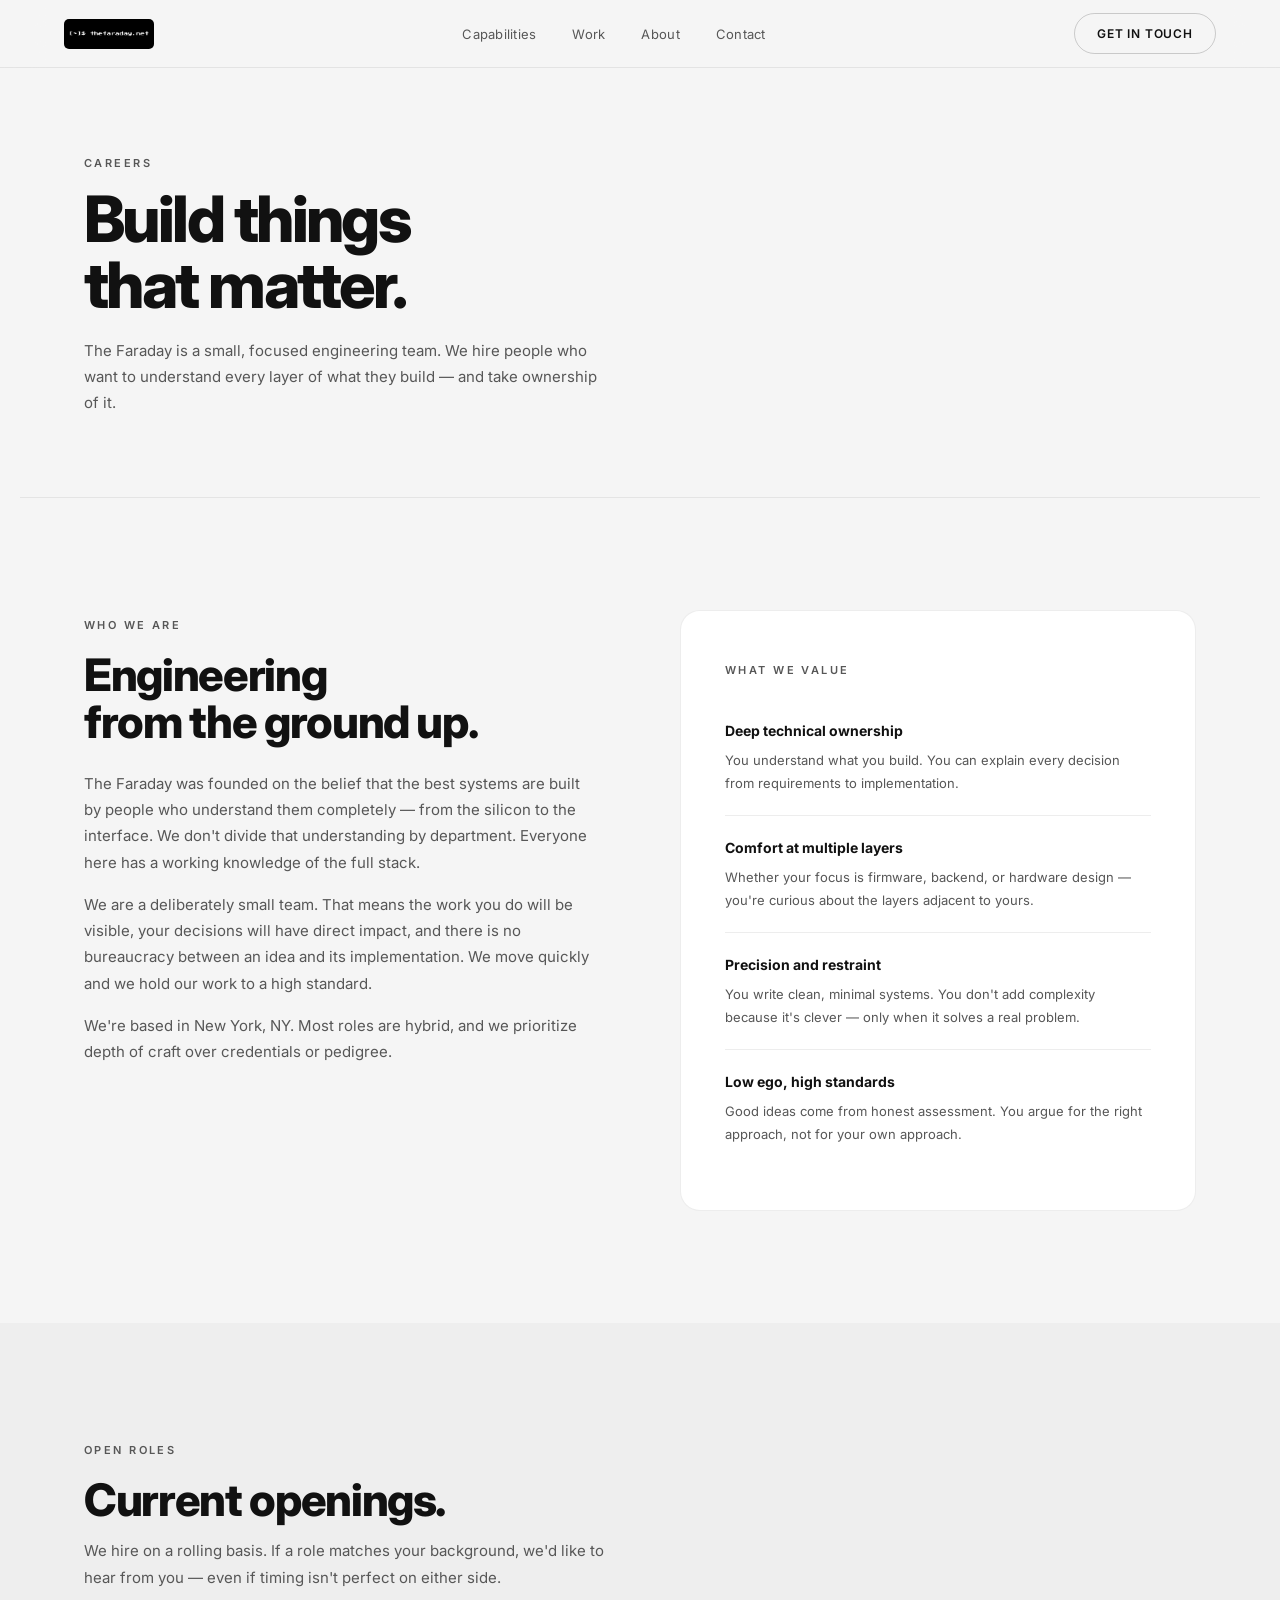
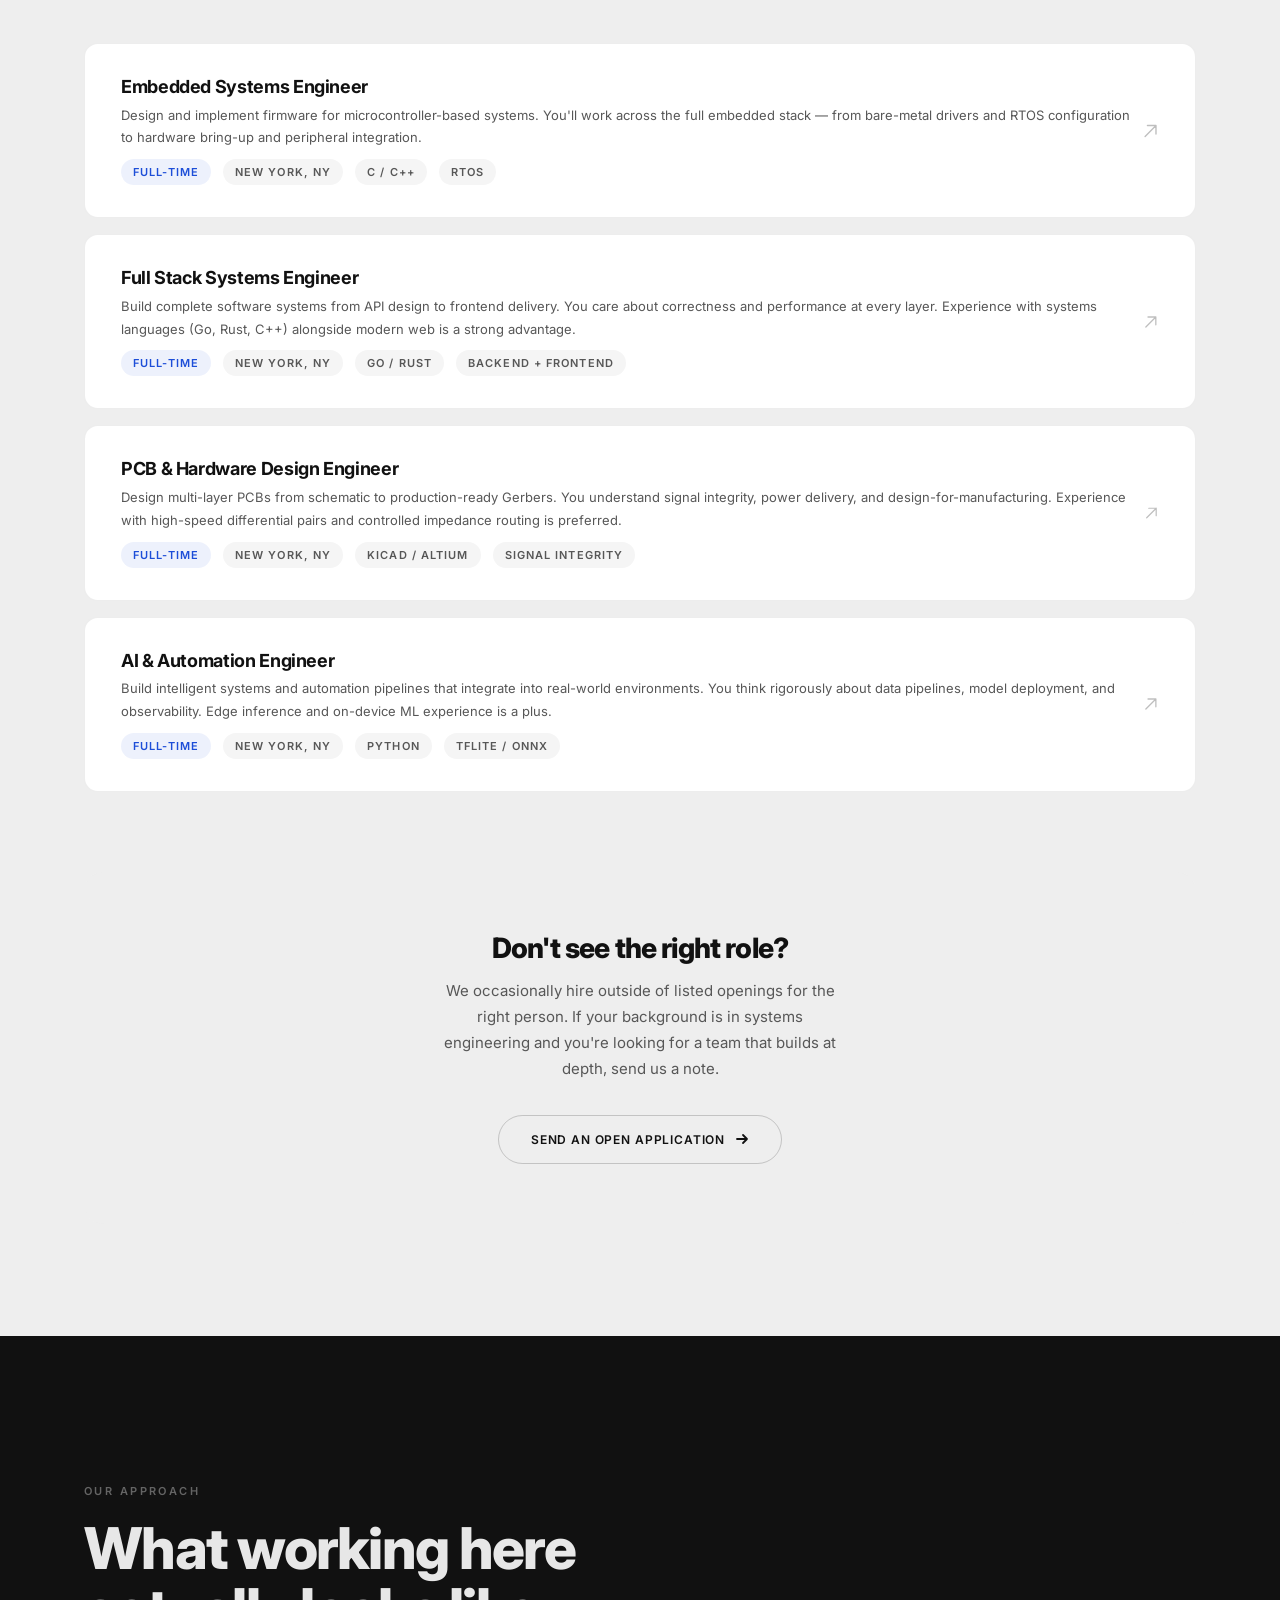
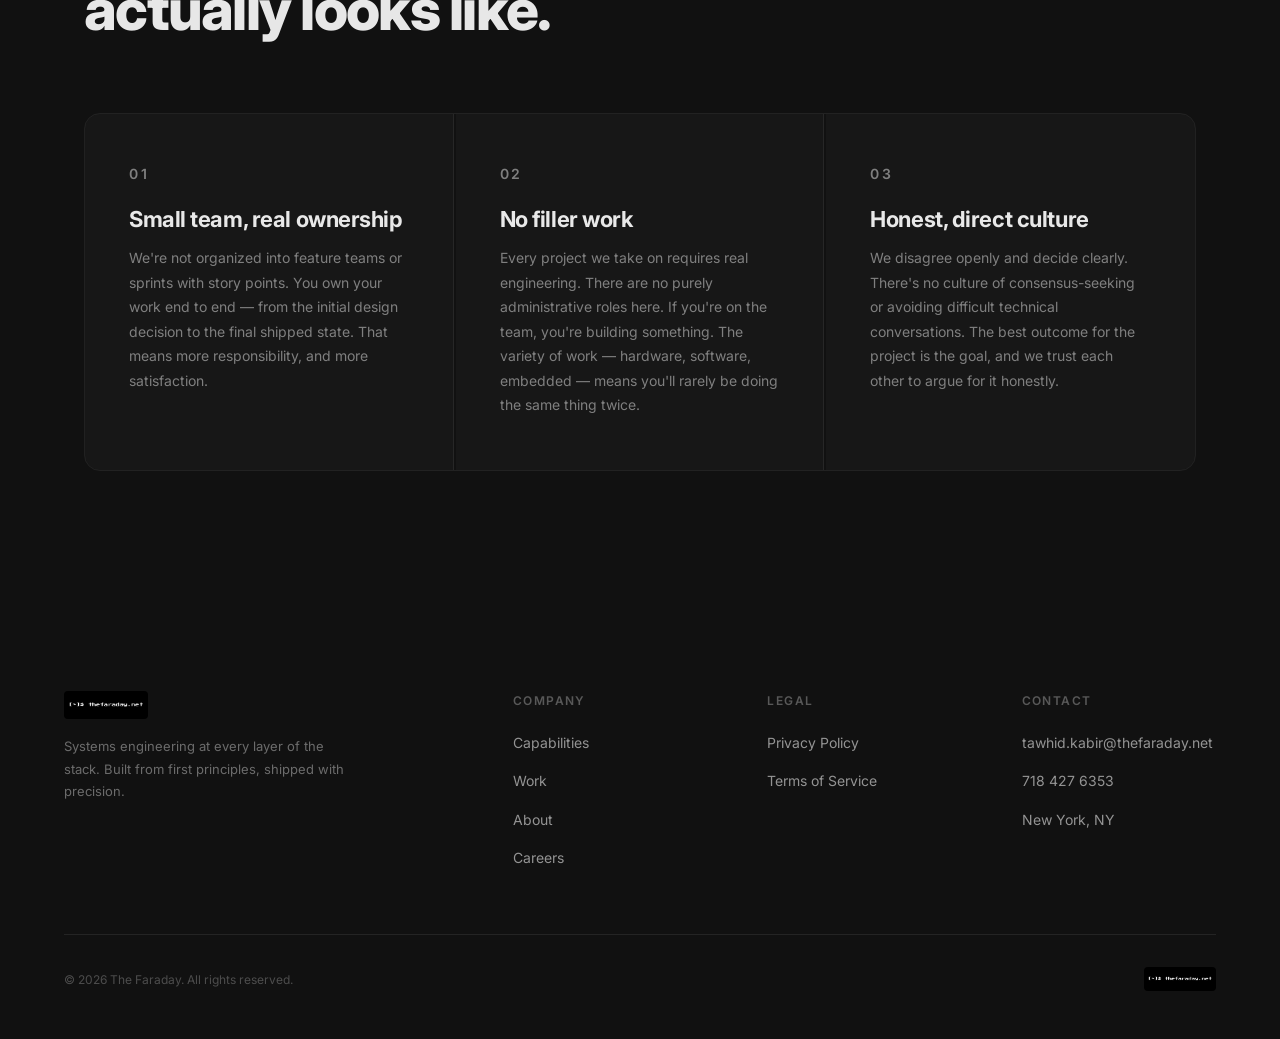
==== commit 8fe93f62: "Add files via upload" ====
--- a/careers.html
+++ b/careers.html
@@ -15,7 +15,9 @@
   <div class="progress-bar" id="prog"></div>
 
   <nav>
-    <a href="index.html" class="logo">The Faraday</a>
+    <a href="index.html" class="logo">
+      <img src="favicon.png" alt="The Faraday" style="height:30px;width:auto;display:block;border-radius:5px;" />
+    </a>
     <ul class="nav-links">
       <li><a href="index.html#capabilities">Capabilities</a></li>
       <li><a href="index.html#showcase">Work</a></li>
@@ -192,7 +194,9 @@
   <footer>
     <div class="footer-top">
       <div class="footer-brand">
-        <a href="index.html" class="footer-logo">The Faraday</a>
+        <a href="index.html">
+          <img src="favicon.png" alt="The Faraday" style="height:28px;width:auto;display:block;border-radius:4px;margin-bottom:14px;" />
+        </a>
         <p>Systems engineering at every layer of the stack. Built from first principles, shipped with precision.</p>
       </div>
       <div class="footer-col">
@@ -222,7 +226,9 @@
     </div>
     <div class="footer-bottom">
       <p class="footer-copy">© 2026 The Faraday. All rights reserved.</p>
-      <a href="index.html" class="footer-logo">TF</a>
+      <a href="index.html">
+        <img src="favicon.png" alt="The Faraday" style="height:24px;width:auto;display:block;border-radius:4px;" />
+      </a>
     </div>
   </footer>
 
